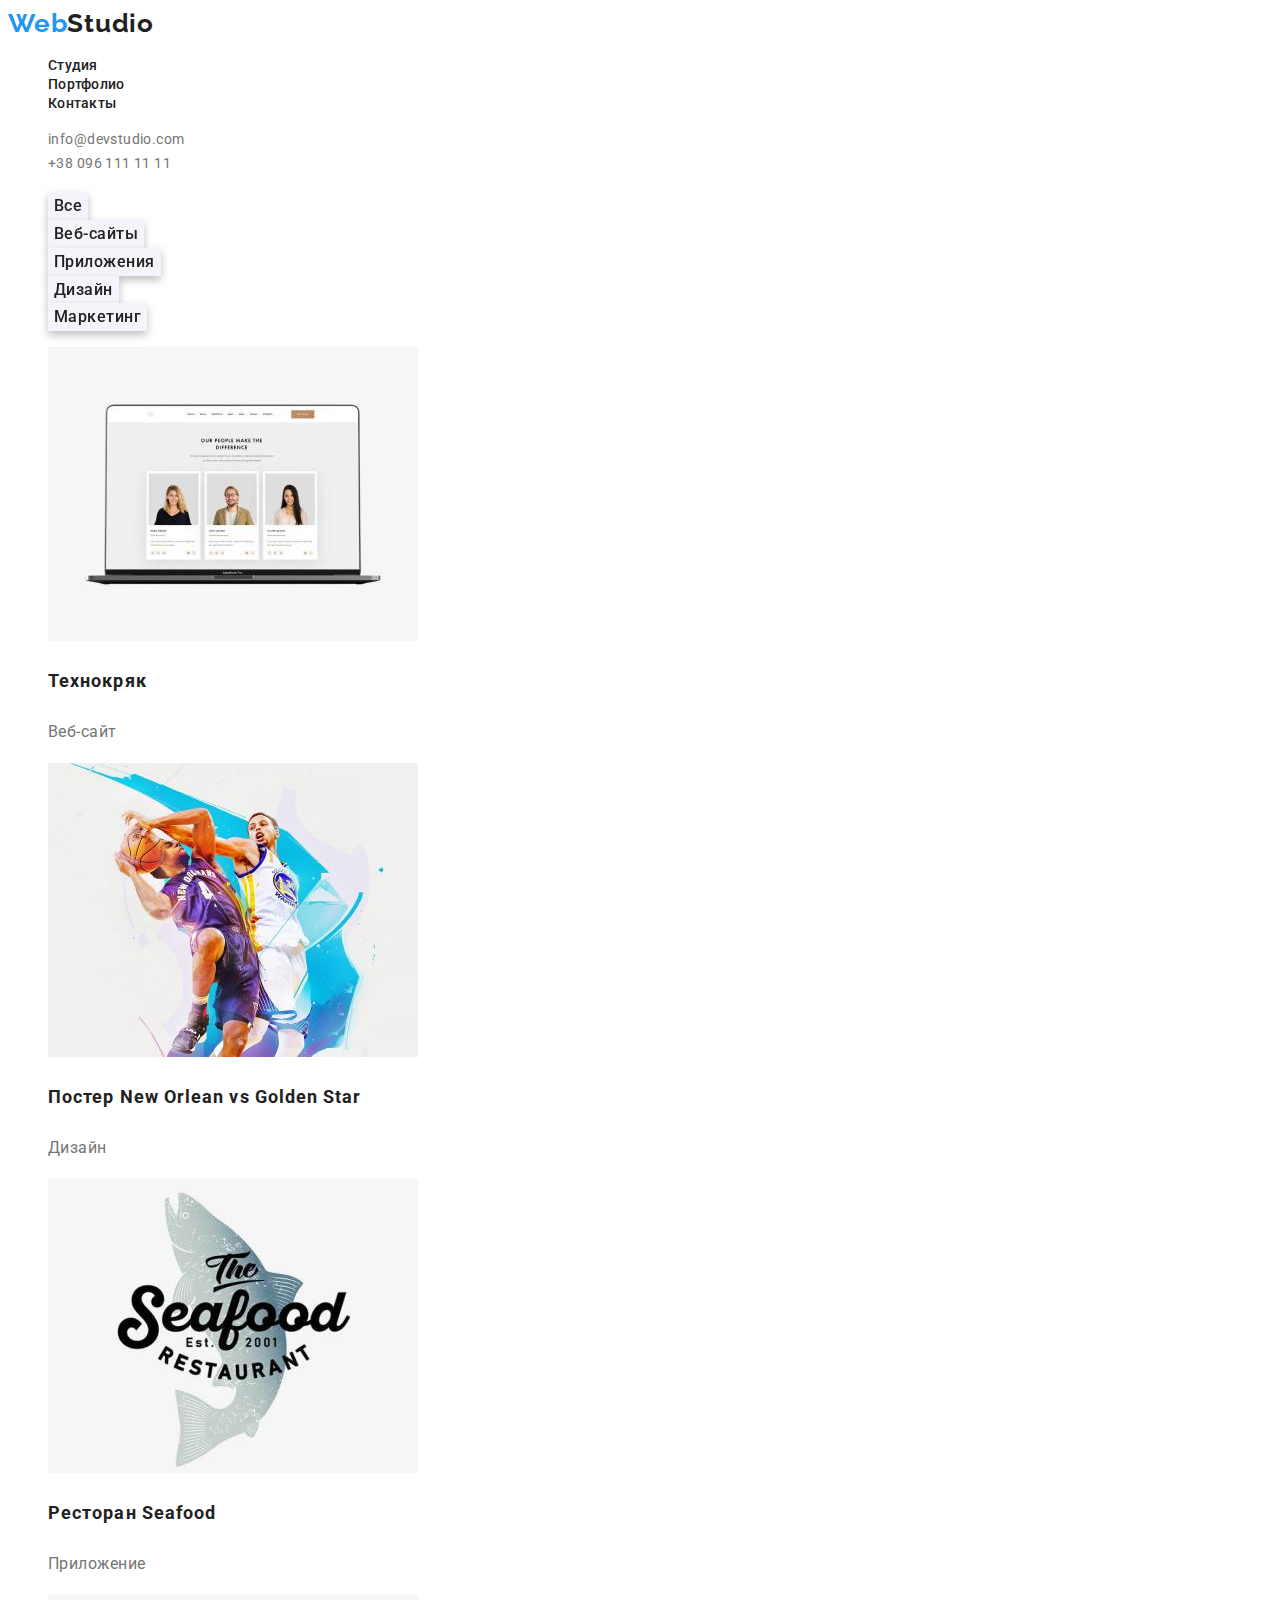
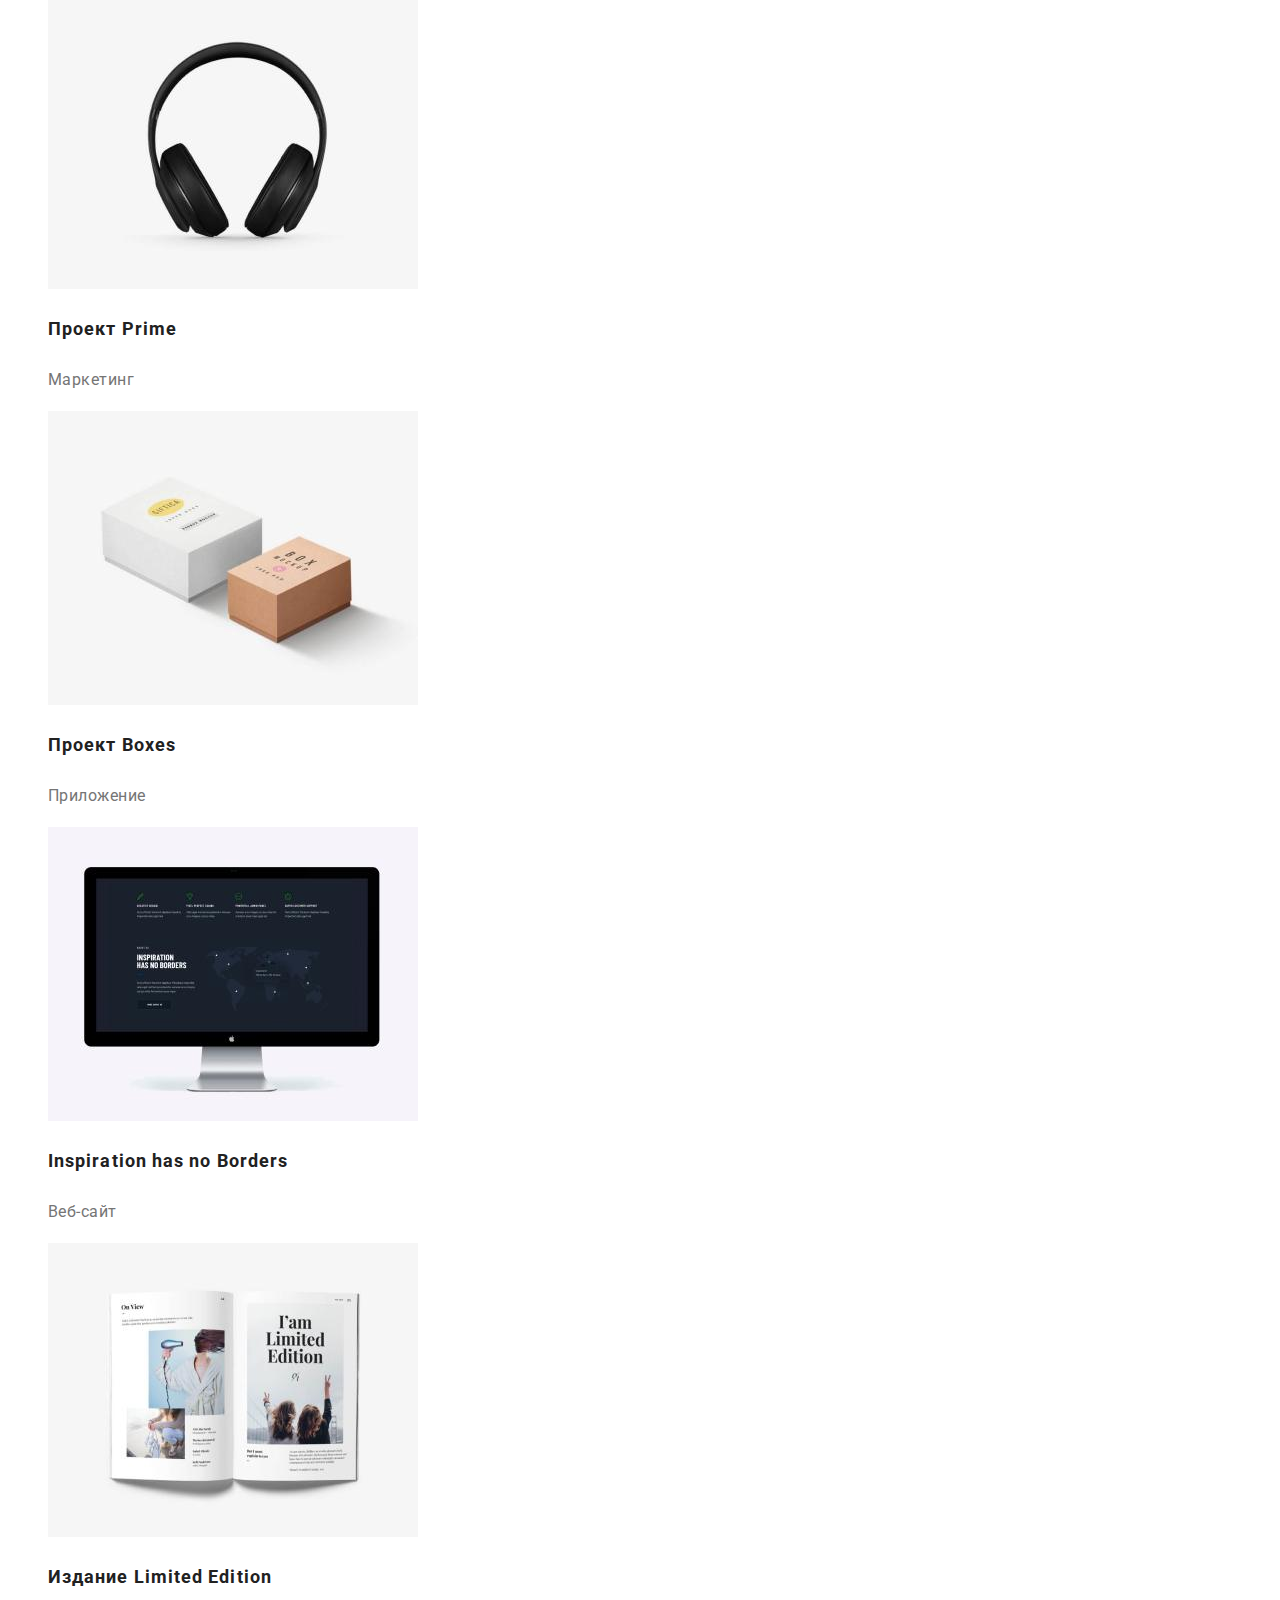
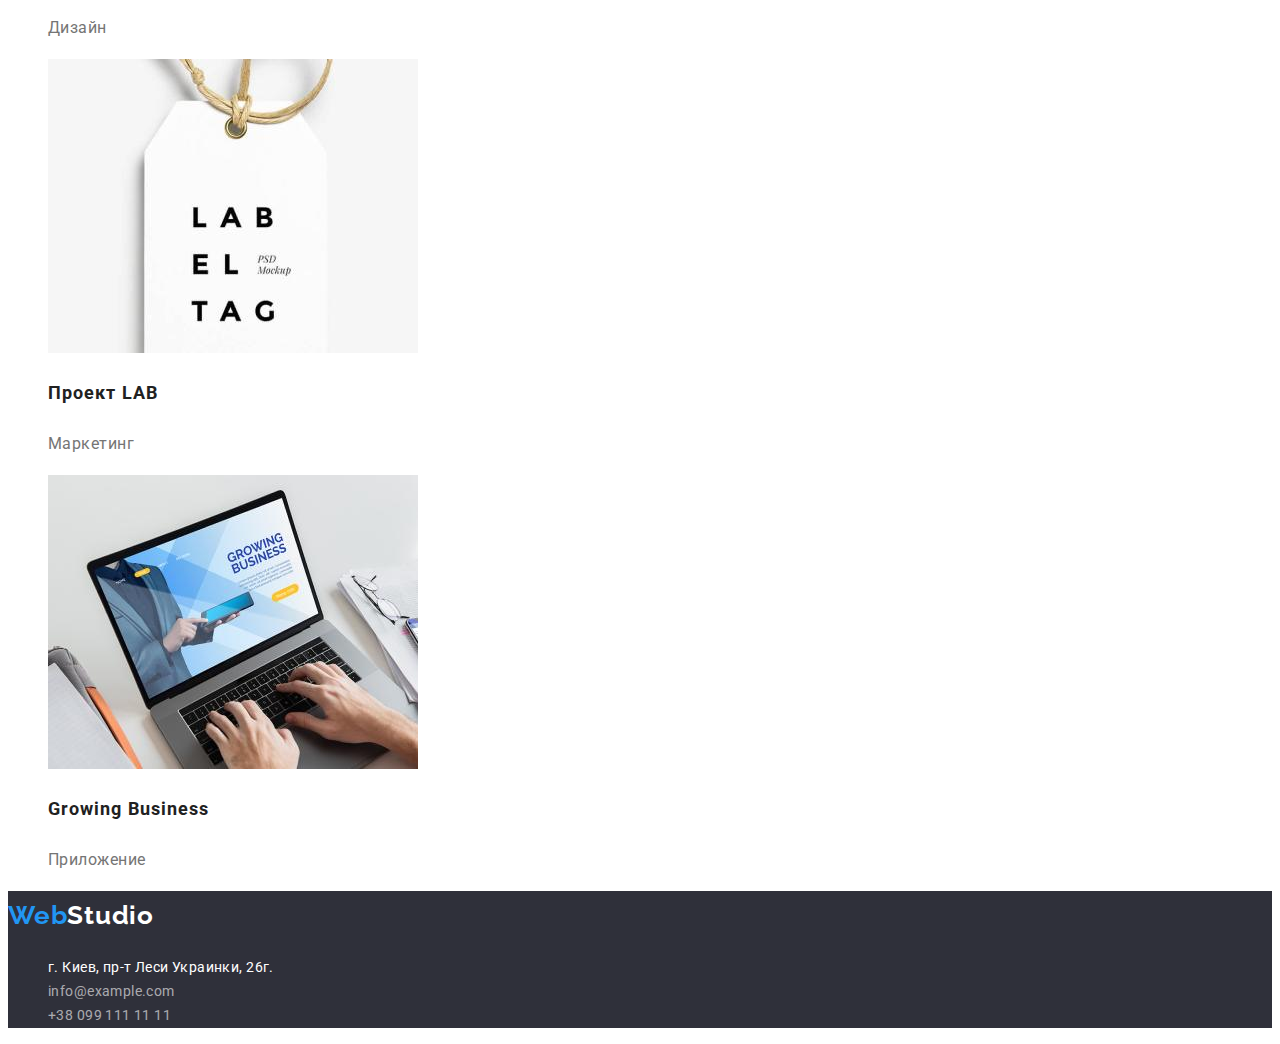
==== portfolio.html @ f8f0c5c9 "clone" ====
<!DOCTYPE html>
<html lang="ru">
  <head>
    <meta charset="UTF-8" />
    <meta http-equiv="X-UA-Compatible" content="IE=edge" />
    <meta name="viewport" content="width=device-width, initial-scale=1.0" />
    <title lang="en">Portfolio</title>
    <link rel="preconnect" href="https://fonts.googleapis.com" />
    <link rel="preconnect" href="https://fonts.gstatic.com" crossorigin />
    <link
      href="https://fonts.googleapis.com/css2?family=Raleway:wght@700&family=Roboto:wght@400;500;700;900&display=swap"
      rel="stylesheet"
    />
    <link
      rel="stylesheet"
      href="https://cdnjs.cloudflare.com/ajax/libs/modern-normalize/1.1.0/modern-normalize.min.css"
      integrity="sha512-wpPYUAdjBVSE4KJnH1VR1HeZfpl1ub8YT/NKx4PuQ5NmX2tKuGu6U/JRp5y+Y8XG2tV+wKQpNHVUX03MfMFn9Q=="
      crossorigin="anonymous"
      referrerpolicy="no-referrer"
    />
    <link rel="stylesheet" href="css/styles.css" />
  </head>
  <body>
    <header class="header">
      <a class="logo link" href=""><span class="web">Web</span>Studio</a>
      <nav class="site-nav">
        <ul class="header-list list">
          <li><a class="header-link link" href="">Студия</a></li>
          <li><a class="header-link link" href="">Портфолио</a></li>
          <li><a class="header-link link" href="">Контакты</a></li>
        </ul>
      </nav>
      <ul class="contact-list list">
        <li>
          <a class="contact-link link" href="mailto:info@devstudio.com"
            >info@devstudio.com</a
          >
        </li>
        <li>
          <a class="contact-link link" href="tel:+380961111111"
            >+38 096 111 11 11</a
          >
        </li>
      </ul>
    </header>
    <main>
      <section class="portfolio-section">
        <h2 hidden>main-nav</h2>
        <ul class="button-list list">
          <li class="btn-item">
            <button class="button-prof btn" type="button">Все</button>
          </li>
          <li class="btn-item">
            <button class="button-prof btn" type="button">Веб-сайты</button>
          </li>
          <li class="btn-item">
            <button class="button-prof btn" type="button">Приложения</button>
          </li>
          <li class="btn-item">
            <button class="button-prof btn" type="button">Дизайн</button>
          </li>
          <li class="btn-item">
            <button class="button-prof btn" type="button">Маркетинг</button>
          </li>
        </ul>
        <h2 hidden>Project</h2>
        <ul class="projects-list">
          <li>
            <a class="project-link" href="">
              <img
                src="./images/project-1.jpg"
                alt="Ноутбук"
                width="370"
                height="294"
              />
              <h3 class="project-name">Технокряк</h3>
              <p class="project-title">Веб-сайт</p></a
            >
          </li>
          <li>
            <a class="project-link" href="">
              <img
                src="./images/project-2.jpg"
                alt="Баскетболисты"
                width="370"
                height="294"
              />
              <h3 class="project-name">Постер New Orlean vs Golden Star</h3>
              <p class="project-title">Дизайн</p></a
            >
          </li>
          <li>
            <a class="project-link" href="">
              <img
                src="./images/project-3.jpg"
                alt="Логотип с рыбой"
                width="370"
                height="294"
              />
              <h3 class="project-name">Ресторан Seafood</h3>
              <p class="project-title">Приложение</p>
            </a>
          </li>
          <li>
            <a class="project-link" href=""
              ><img
                src="./images/project-4.jpg"
                alt="Наушники"
                width="370"
                height="294"
              />
              <h3 class="project-name">Проект Prime</h3>
              <p class="project-title">Маркетинг</p></a
            >
          </li>
          <li>
            <a class="project-link" href="">
              <img
                src="./images/project-5.jpg"
                alt="Коробки"
                width="370"
                height="294"
              />
              <h3 class="project-name">Проект Boxes</h3>
              <p class="project-title">Приложение</p></a
            >
          </li>
          <li>
            <a class="project-link" href=""
              ><img
                src="./images/project-6.jpg"
                alt="Монитор"
                width="370"
                height="294"
              />
              <h3 class="project-name">Inspiration has no Borders</h3>
              <p class="project-title">Веб-сайт</p>
            </a>
          </li>
          <li>
            <a class="project-link" href=""
              ><img
                src="./images/project-7.jpg"
                alt="Книга"
                width="370"
                height="294"
              />
              <h3 class="project-name">Издание Limited Edition</h3>
              <p class="project-title">Дизайн</p>
            </a>
          </li>
          <li>
            <a class="project-link" href="">
              <img
                src="./images/project-8.jpg"
                alt="Бирка"
                width="370"
                height="294"
              />
              <h3 class="project-name">Проект LAB</h3>
              <p class="project-title">Маркетинг</p>
            </a>
          </li>
          <li>
            <a class="project-link" href="">
              <img
                src="./images/project-9.jpg"
                alt="Ноутбук"
                width="370"
                height="294"
              />
              <h3 class="project-name">Growing Business</h3>
              <p class="project-title">Приложение</p>
            </a>
          </li>
        </ul>
      </section>
    </main>
    <footer class="footer list">
      <a class="logo-footer link" href=""><span class="web">Web</span>Studio</a>
      <address>
        <ul class="list contact">
          <li>
            <a class="address link" href=""
              >г. Киев, пр-т Леси Украинки, 26г.</a
            >
          </li>
          <li>
            <a
              class="contact-link footer-contact link"
              href="mailto:info@example.com"
              >info@example.com</a
            >
          </li>
          <li>
            <a class="contact-link footer-contact link" href="tel:+380991111111"
              >+38 099 111 11 11</a
            >
          </li>
        </ul>
      </address>
    </footer>
  </body>
</html>
---- css/styles.css ----
:root {
  --primary-title-color: #ffffff;
  --secondary-title-color: #212121;
  --secondary-text-color: #757575;
  --button-text-color: #f5f4fa;
  --accent-color: #2196f3;
}
/* body */
body {
  font-family: "Roboto", sans-serif;
  letter-spacing: 0.03em;
}
.btn {
  border: none;
}
.link {
  text-decoration: none;
}
.list {
  list-style: none;
}
/* header */
.logo {
  font-family: Raleway;
  font-style: normal;
  font-weight: bold;
  font-size: 26px;
  line-height: 1.19;
  letter-spacing: 0.03em;
  color: #212121;
}
.web {
  color: #2196f3;
}

.header-link {
  font-weight: 500;
  font-size: 14px;
  line-height: 1.14;
  letter-spacing: 0.02em;

  color: var(--secondary-title-color);
}
.address {
  font-family: Roboto;
  font-style: normal;
  font-weight: normal;
  font-size: 14px;
  line-height: 1.71;
  letter-spacing: 0.03em;
  color: var(--primary-title-color);
}
.contact-link {
  font-family: Roboto;
  font-style: normal;
  font-weight: normal;
  font-size: 14px;
  line-height: 1.71;
  letter-spacing: 0.03em;
  color: var(--secondary-text-color);
}
.link:hover,
.link:focus {
  color: var(--accent-color);
}
/* hero section */
.hero-section {
  background-color: #2f303a;
}
.hero-title {
  font-weight: 900;
  font-size: 44px;
  line-height: 1.36;
  text-align: center;
  letter-spacing: 0.06em;
  text-transform: uppercase;
  color: var(--primary-title-color);
}
.hero-button {
  width: 200px;
  height: 50px;
  left: 700px;
  top: 430px;
  background: #2196f3;
  box-shadow: 0px 4px 4px rgba(0, 0, 0, 0.15);
  border-radius: 4px;
  color: var(--button-text-color);
}
/* main section */
.title {
  font-weight: bold;
  font-size: 14px;
  line-height: 1.14;
  letter-spacing: 0.03em;
  text-transform: uppercase;
  color: var(--secondary-title-color);
}
.main-text {
  font-weight: normal;
  font-size: 14px;
  line-height: 1.71;
  letter-spacing: 0.03em;
  color: var(--secondary-text-color);
}
/* project section */
.section-title {
  font-weight: bold;
  font-size: 36px;
  line-height: 1.16;
  text-align: center;
  letter-spacing: 0.03em;
  color: var(--secondary-title-color);
}
.team-name {
  font-weight: 500;
  font-size: 16px;
  line-height: 1.18;
  text-align: center;
  letter-spacing: 0.03em;
  color: var(--secondary-title-color);
}
.proffesion {
  font-weight: normal;
  font-size: 16px;
  line-height: 1.18;
  text-align: center;
  letter-spacing: 0.03em;
  color: var(--secondary-text-color);
}
/* footer */
.address {
  font-weight: normal;
  font-size: 14px;
  line-height: 1.71;
  letter-spacing: 0.03em;
  color: var(--primary-title-color);
}
.footer {
  background-color: #2f303a;
}
.logo-footer {
  font-family: Raleway;
  font-style: normal;
  font-weight: bold;
  font-size: 26px;
  line-height: 1.92;
  letter-spacing: 0.03em;
  color: var(--primary-title-color);
}
/* portfolio button */
.button-prof {
  font-family: Roboto;
  font-style: normal;
  font-weight: 500;
  font-size: 16px;
  line-height: 1.62;
  text-align: center;
  letter-spacing: 0.03em;
  color: var(--secondary-title-color);
  background-color: #f5f4fa;
  filter: drop-shadow(0px 4px 4px rgba(0, 0, 0, 0.25));
}
.button-prof:hover,
.button-prof:active {
  color: var(--button-text-color);
  background-color: var(--accent-color);
}
.projects-list {
  list-style: none;
}
.project-link {
  text-decoration: none;
}
.project-name {
  font-weight: bold;
  font-size: 18px;
  line-height: 2;
  letter-spacing: 0.06em;
  color: var(--secondary-title-color);
}
.project-title {
  font-weight: normal;
  font-size: 16px;
  line-height: 1.87;
  letter-spacing: 0.03em;
  color: var(--secondary-text-color);
}
.footer-contact {
  color: rgba(255, 255, 255, 0.6);
}
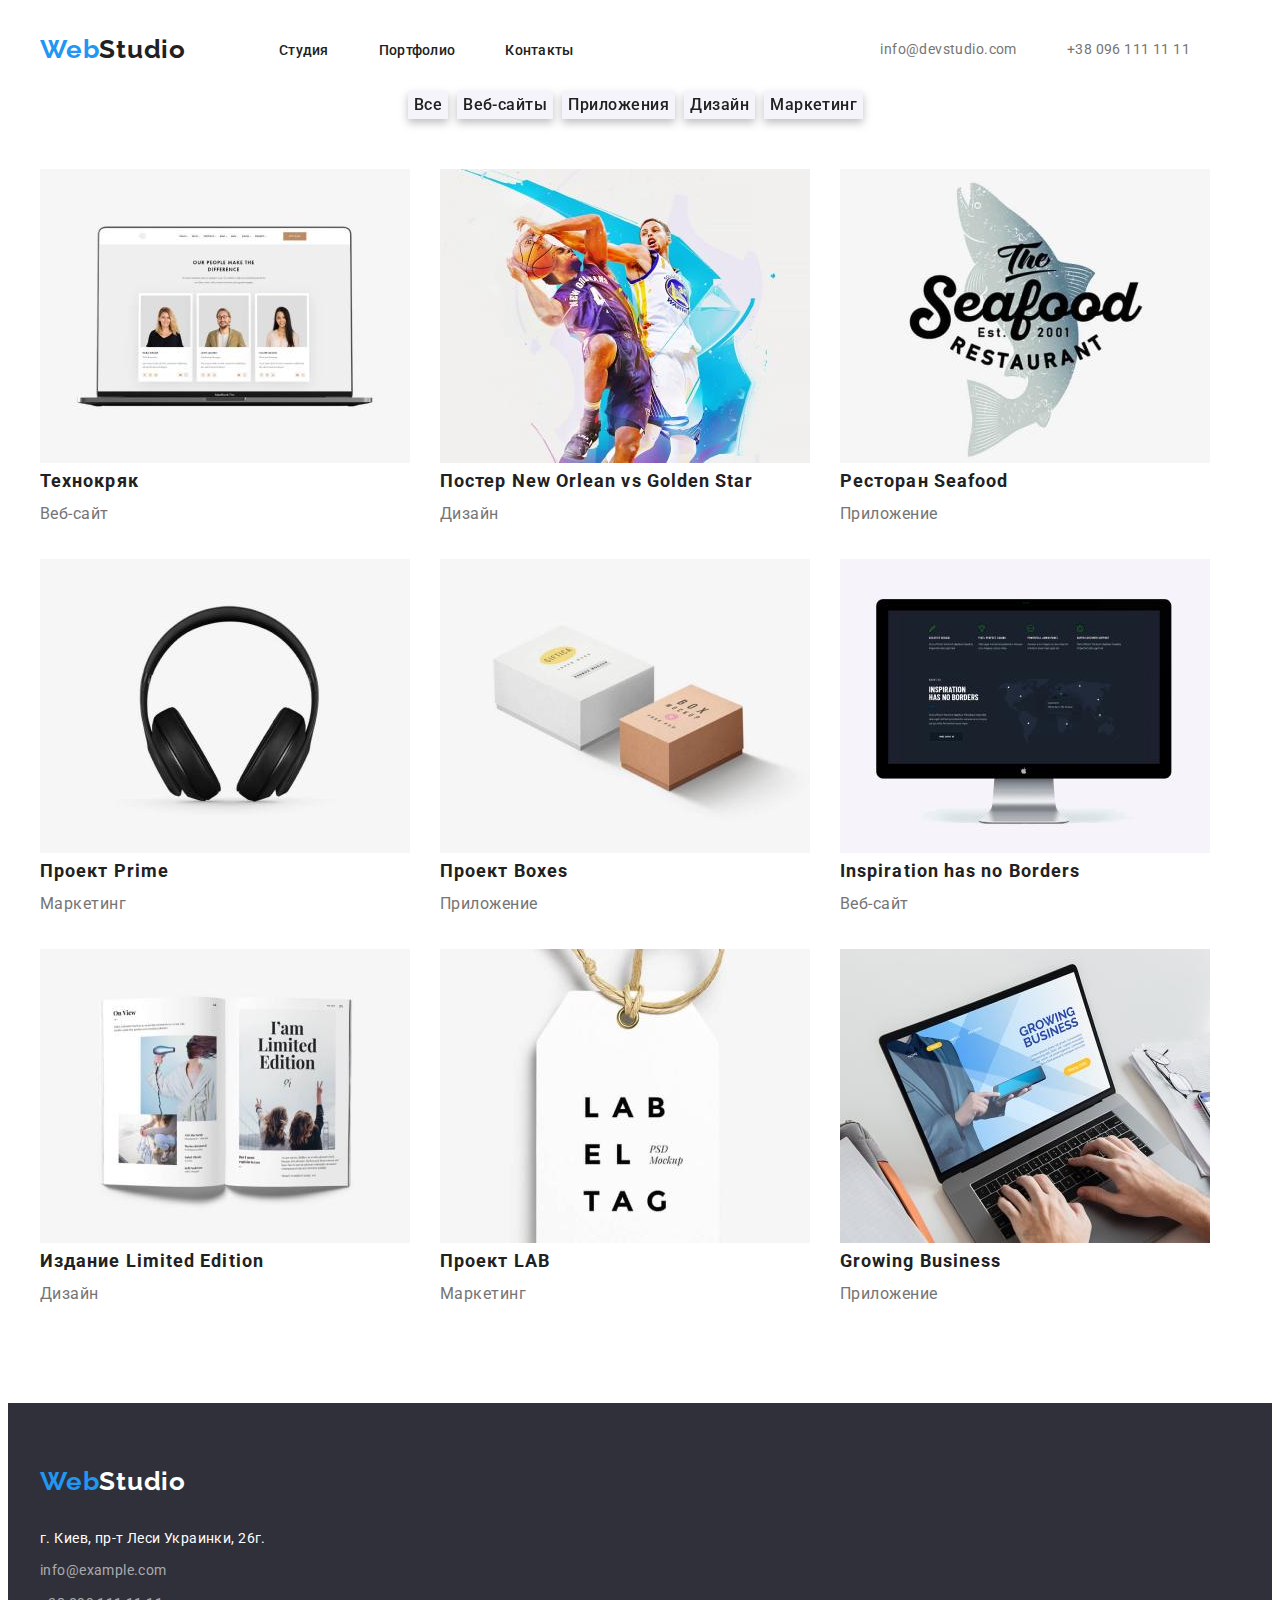
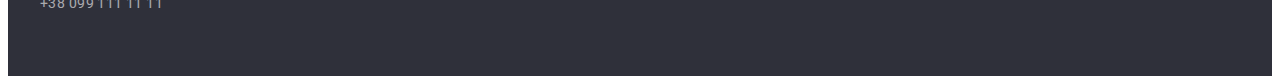
==== commit 3fbaf1a7: "add flexbox" ====
--- a/portfolio.html
+++ b/portfolio.html
@@ -22,183 +22,209 @@
   </head>
   <body>
     <header class="header">
-      <a class="logo link" href=""><span class="web">Web</span>Studio</a>
-      <nav class="site-nav">
-        <ul class="header-list list">
-          <li><a class="header-link link" href="">Студия</a></li>
-          <li><a class="header-link link" href="">Портфолио</a></li>
-          <li><a class="header-link link" href="">Контакты</a></li>
-        </ul>
-      </nav>
-      <ul class="contact-list list">
-        <li>
-          <a class="contact-link link" href="mailto:info@devstudio.com"
-            >info@devstudio.com</a
-          >
-        </li>
-        <li>
-          <a class="contact-link link" href="tel:+380961111111"
-            >+38 096 111 11 11</a
-          >
-        </li>
-      </ul>
-    </header>
-    <main>
-      <section class="portfolio-section">
-        <h2 hidden>main-nav</h2>
-        <ul class="button-list list">
-          <li class="btn-item">
-            <button class="button-prof btn" type="button">Все</button>
-          </li>
-          <li class="btn-item">
-            <button class="button-prof btn" type="button">Веб-сайты</button>
-          </li>
-          <li class="btn-item">
-            <button class="button-prof btn" type="button">Приложения</button>
-          </li>
-          <li class="btn-item">
-            <button class="button-prof btn" type="button">Дизайн</button>
-          </li>
-          <li class="btn-item">
-            <button class="button-prof btn" type="button">Маркетинг</button>
-          </li>
-        </ul>
-        <h2 hidden>Project</h2>
-        <ul class="projects-list">
-          <li>
-            <a class="project-link" href="">
-              <img
-                src="./images/project-1.jpg"
-                alt="Ноутбук"
-                width="370"
-                height="294"
-              />
-              <h3 class="project-name">Технокряк</h3>
-              <p class="project-title">Веб-сайт</p></a
+      <div class="container header-container">
+        <nav class="site-nav">
+          <div class="header-logo">
+            <a href="" class="logo link"><span class="web">Web</span>Studio</a>
+          </div>
+          <ul class="header-list list">
+            <li class="header-item list">
+              <a class="header-link link" href="">Студия</a>
+            </li>
+            <li class="header-item list">
+              <a class="header-link link" href="portfolio.html">Портфолио</a>
+            </li>
+            <li class="header-item list">
+              <a class="header-link link" href="">Контакты</a>
+            </li>
+          </ul>
+        </nav>
+        <ul class="contact-list list">
+          <li class="contact-list list">
+            <a class="contact-link link" href="mailto:info@devstudio.com"
+              >info@devstudio.com</a
             >
           </li>
           <li>
-            <a class="project-link" href="">
-              <img
-                src="./images/project-2.jpg"
-                alt="Баскетболисты"
-                width="370"
-                height="294"
-              />
-              <h3 class="project-name">Постер New Orlean vs Golden Star</h3>
-              <p class="project-title">Дизайн</p></a
-            >
-          </li>
-          <li>
-            <a class="project-link" href="">
-              <img
-                src="./images/project-3.jpg"
-                alt="Логотип с рыбой"
-                width="370"
-                height="294"
-              />
-              <h3 class="project-name">Ресторан Seafood</h3>
-              <p class="project-title">Приложение</p>
-            </a>
-          </li>
-          <li>
-            <a class="project-link" href=""
-              ><img
-                src="./images/project-4.jpg"
-                alt="Наушники"
-                width="370"
-                height="294"
-              />
-              <h3 class="project-name">Проект Prime</h3>
-              <p class="project-title">Маркетинг</p></a
-            >
-          </li>
-          <li>
-            <a class="project-link" href="">
-              <img
-                src="./images/project-5.jpg"
-                alt="Коробки"
-                width="370"
-                height="294"
-              />
-              <h3 class="project-name">Проект Boxes</h3>
-              <p class="project-title">Приложение</p></a
-            >
-          </li>
-          <li>
-            <a class="project-link" href=""
-              ><img
-                src="./images/project-6.jpg"
-                alt="Монитор"
-                width="370"
-                height="294"
-              />
-              <h3 class="project-name">Inspiration has no Borders</h3>
-              <p class="project-title">Веб-сайт</p>
-            </a>
-          </li>
-          <li>
-            <a class="project-link" href=""
-              ><img
-                src="./images/project-7.jpg"
-                alt="Книга"
-                width="370"
-                height="294"
-              />
-              <h3 class="project-name">Издание Limited Edition</h3>
-              <p class="project-title">Дизайн</p>
-            </a>
-          </li>
-          <li>
-            <a class="project-link" href="">
-              <img
-                src="./images/project-8.jpg"
-                alt="Бирка"
-                width="370"
-                height="294"
-              />
-              <h3 class="project-name">Проект LAB</h3>
-              <p class="project-title">Маркетинг</p>
-            </a>
-          </li>
-          <li>
-            <a class="project-link" href="">
-              <img
-                src="./images/project-9.jpg"
-                alt="Ноутбук"
-                width="370"
-                height="294"
-              />
-              <h3 class="project-name">Growing Business</h3>
-              <p class="project-title">Приложение</p>
-            </a>
-          </li>
-        </ul>
-      </section>
-    </main>
-    <footer class="footer list">
-      <a class="logo-footer link" href=""><span class="web">Web</span>Studio</a>
-      <address>
-        <ul class="list contact">
-          <li>
-            <a class="address link" href=""
-              >г. Киев, пр-т Леси Украинки, 26г.</a
-            >
-          </li>
-          <li>
-            <a
-              class="contact-link footer-contact link"
-              href="mailto:info@example.com"
-              >info@example.com</a
-            >
-          </li>
-          <li>
-            <a class="contact-link footer-contact link" href="tel:+380991111111"
-              >+38 099 111 11 11</a
+            <a class="contact-link link" href="tel:+380961111111"
+              >+38 096 111 11 11</a
             >
           </li>
         </ul>
-      </address>
+      </div>
+    </header>
+    <main>
+      <div class="container">
+        <section class="portfolio-section">
+          <h2 hidden>main-nav</h2>
+          <div class="button-container">
+            <ul class="button-list list">
+              <li class="btn-item">
+                <button class="button-prof btn" type="button">Все</button>
+              </li>
+              <li class="btn-item">
+                <button class="button-prof btn" type="button">Веб-сайты</button>
+              </li>
+              <li class="btn-item">
+                <button class="button-prof btn" type="button">
+                  Приложения
+                </button>
+              </li>
+              <li class="btn-item">
+                <button class="button-prof btn" type="button">Дизайн</button>
+              </li>
+              <li class="btn-item">
+                <button class="button-prof btn" type="button">Маркетинг</button>
+              </li>
+            </ul>
+          </div>
+          <div class="cotainer project-container">
+          <h2 hidden>Project</h2>
+          <ul class="projects-list">
+            <li class="project-item">
+              <a class="project-link" href="">
+                <img
+                  src="./images/project-1.jpg"
+                  alt="Ноутбук"
+                  width="370"
+                  height="294"
+                />
+                <h3 class="project-name">Технокряк</h3>
+                <p class="project-title">Веб-сайт</p></a
+              >
+            </li>
+            <li class="project-item">
+              <a class="project-link" href="">
+                <img
+                  src="./images/project-2.jpg"
+                  alt="Баскетболисты"
+                  width="370"
+                  height="294"
+                />
+                <h3 class="project-name">Постер New Orlean vs Golden Star</h3>
+                <p class="project-title">Дизайн</p></a
+              >
+            </li>
+            <li class="project-item">
+              <a class="project-link" href="">
+                <img
+                  src="./images/project-3.jpg"
+                  alt="Логотип с рыбой"
+                  width="370"
+                  height="294"
+                />
+                <h3 class="project-name">Ресторан Seafood</h3>
+                <p class="project-title">Приложение</p>
+              </a>
+            </li>
+            <li class="project-item">
+              <a class="project-link" href=""
+                ><img
+                  src="./images/project-4.jpg"
+                  alt="Наушники"
+                  width="370"
+                  height="294"
+                />
+                <h3 class="project-name">Проект Prime</h3>
+                <p class="project-title">Маркетинг</p></a
+              >
+            </li>
+            <li class="project-item">
+              <a class="project-link" href="">
+                <img
+                  src="./images/project-5.jpg"
+                  alt="Коробки"
+                  width="370"
+                  height="294"
+                />
+                <h3 class="project-name">Проект Boxes</h3>
+                <p class="project-title">Приложение</p></a
+              >
+            </li>
+            <li class="project-item">
+              <a class="project-link" href=""
+                ><img
+                  src="./images/project-6.jpg"
+                  alt="Монитор"
+                  width="370"
+                  height="294"
+                />
+                <h3 class="project-name">Inspiration has no Borders</h3>
+                <p class="project-title">Веб-сайт</p>
+              </a>
+            </li>
+            <li class="project-item">
+              <a class="project-link" href=""
+                ><img
+                  src="./images/project-7.jpg"
+                  alt="Книга"
+                  width="370"
+                  height="294"
+                />
+                <h3 class="project-name">Издание Limited Edition</h3>
+                <p class="project-title">Дизайн</p>
+              </a>
+            </li>
+            <li class="project-item">
+              <a class="project-link" href="">
+                <img
+                  src="./images/project-8.jpg"
+                  alt="Бирка"
+                  width="370"
+                  height="294"
+                />
+                <h3 class="project-name">Проект LAB</h3>
+                <p class="project-title">Маркетинг</p>
+              </a>
+            </li>
+            <li class="project-item">
+              <a class="project-link" href="">
+                <img
+                  src="./images/project-9.jpg"
+                  alt="Ноутбук"
+                  width="370"
+                  height="294"
+                />
+                <h3 class="project-name">Growing Business</h3>
+                <p class="project-title">Приложение</p>
+              </a>
+            </li>
+          </ul>
+        </section>
+        </div>
+      </div>
+    </main>
+    <footer class="footer list">
+      <div class="container footer-container">
+        <address>
+          <div class="footer-logo">
+            <a class="logo-footer link" href=""
+              ><span class="web">Web</span>Studio</a
+            >
+          </div>
+          <ul class="list contact footer-link">
+            <li class="footer-item">
+              <a class="address link" href=""
+                >г. Киев, пр-т Леси Украинки, 26г.</a
+              >
+            </li>
+            <li class="footer-item">
+              <a
+                class="contact-link footer-contact link"
+                href="mailto:info@example.com"
+                >info@example.com</a
+              >
+            </li>
+            <li class="footer-item">
+              <a
+                class="contact-link footer-contact link"
+                href="tel:+380991111111"
+                >+38 099 111 11 11</a
+              >
+            </li>
+          </ul>
+        </address>
+      </div>
     </footer>
   </body>
 </html>
--- a/css/styles.css
+++ b/css/styles.css
@@ -5,6 +5,26 @@
   --button-text-color: #f5f4fa;
   --accent-color: #2196f3;
 }
+
+p,
+h1,
+h2,
+h3,
+h4,
+h5,
+h6 {
+  margin: 0;
+}
+
+ul {
+  margin: 0;
+  padding-left: 0;
+}
+
+img {
+  display: block;
+}
+
 /* body */
 body {
   font-family: "Roboto", sans-serif;
@@ -19,6 +39,12 @@
 .list {
   list-style: none;
 }
+.container {
+  width: 1200px;
+  margin: 0 auto;
+  padding-left: 15px;
+  padding-right: 15px;
+}
 /* header */
 .logo {
   font-family: Raleway;
@@ -62,6 +88,37 @@
 .link:hover,
 .link:focus {
   color: var(--accent-color);
+}
+
+.header-container {
+  display: flex;
+  align-items: center;
+}
+
+.site-nav {
+  display: flex;
+  align-items: center;
+}
+
+.header-list {
+  display: flex;
+  align-items: center;
+  padding-top: 32px;
+  padding-bottom: 32px;
+}
+
+.contact-list {
+  display: flex;
+  margin-left: auto;
+  align-items: center;
+  margin-right: 50px;
+}
+
+.header-item:not(:last-child) {
+  margin-right: 50px;
+}
+.header-logo {
+  margin-right: 93px;
 }
 /* hero section */
 .hero-section {
@@ -71,7 +128,6 @@
   font-weight: 900;
   font-size: 44px;
   line-height: 1.36;
-  text-align: center;
   letter-spacing: 0.06em;
   text-transform: uppercase;
   color: var(--primary-title-color);
@@ -79,13 +135,34 @@
 .hero-button {
   width: 200px;
   height: 50px;
-  left: 700px;
-  top: 430px;
   background: #2196f3;
   box-shadow: 0px 4px 4px rgba(0, 0, 0, 0.15);
   border-radius: 4px;
   color: var(--button-text-color);
 }
+.hero-item-list {
+  text-align: center;
+  display: flex;
+  align-items: center;
+  flex-direction: column;
+}
+.hero-btn {
+  margin-top: 30px;
+  margin-bottom: 200px;
+  margin-left: 700px;
+  margin-right: 700px;
+}
+
+.hero-name {
+  margin-top: 200px;
+  margin-left: 452px;
+  margin-right: 452px;
+}
+
+.hero-container {
+  width: 1600px;
+}
+
 /* main section */
 .title {
   font-weight: bold;
@@ -101,6 +178,21 @@
   line-height: 1.71;
   letter-spacing: 0.03em;
   color: var(--secondary-text-color);
+}
+.main-list {
+  margin: 0 auto;
+  display: flex;
+  align-items: center;
+  flex-grow: 1;
+}
+
+.main {
+  padding-top: 94px;
+  padding-bottom: 94px;
+}
+
+.list-item {
+  margin-right: 30px;
 }
 /* project section */
 .section-title {
@@ -123,9 +215,47 @@
   font-weight: normal;
   font-size: 16px;
   line-height: 1.18;
-  text-align: center;
+
   letter-spacing: 0.03em;
   color: var(--secondary-text-color);
+}
+
+.chek-list {
+  margin: 0 auto;
+  display: flex;
+  align-items: center;
+  margin-bottom: 94px;
+}
+
+.chek-item {
+  margin-right: 30px;
+  margin-top: 50px;
+}
+
+.team-list {
+  margin: 0 auto;
+  display: flex;
+  align-items: center;
+}
+
+.team-item-list {
+  align-items: center;
+  margin-right: 30px;
+  margin-top: 50px;
+}
+
+.team-name {
+  text-align: center;
+  margin-bottom: 10px;
+  margin-top: 30px;
+}
+
+.proffesion {
+  text-align: center;
+}
+
+.team-container {
+  margin-bottom: 94px;
 }
 /* footer */
 .address {
@@ -148,6 +278,26 @@
   color: var(--primary-title-color);
 }
 /* portfolio button */
+.project-container {
+  padding-top: 50px;
+  padding-bottom: 94px;
+}
+.project-link {
+  display: block;
+}
+
+.projects-list {
+  display: flex;
+  flex-wrap: wrap;
+  margin-left: -30px;
+  margin-bottom: -30px;
+}
+
+.project-item {
+  margin-left: 30px;
+  margin-bottom: 30px;
+}
+
 .button-prof {
   font-family: Roboto;
   font-style: normal;
@@ -164,6 +314,13 @@
 .button-prof:active {
   color: var(--button-text-color);
   background-color: var(--accent-color);
+  border-radius: 4px;
+}
+
+.project-container {
+  display: block;
+  margin: 0 auto;
+  max-width: 1200px;
 }
 .projects-list {
   list-style: none;
@@ -188,3 +345,26 @@
 .footer-contact {
   color: rgba(255, 255, 255, 0.6);
 }
+.footer-container {
+  display: block;
+  display: flex;
+}
+.footer-logo {
+  margin-top: 54px;
+  margin-bottom: 20px;
+}
+.footer-item {
+  margin-top: 9px;
+}
+.footer-link {
+  margin-bottom: 60px;
+}
+.button-list {
+  display: block;
+  display: flex;
+  margin-left: auto;
+  justify-content: center;
+}
+.btn-item {
+  margin-right: 9px;
+}
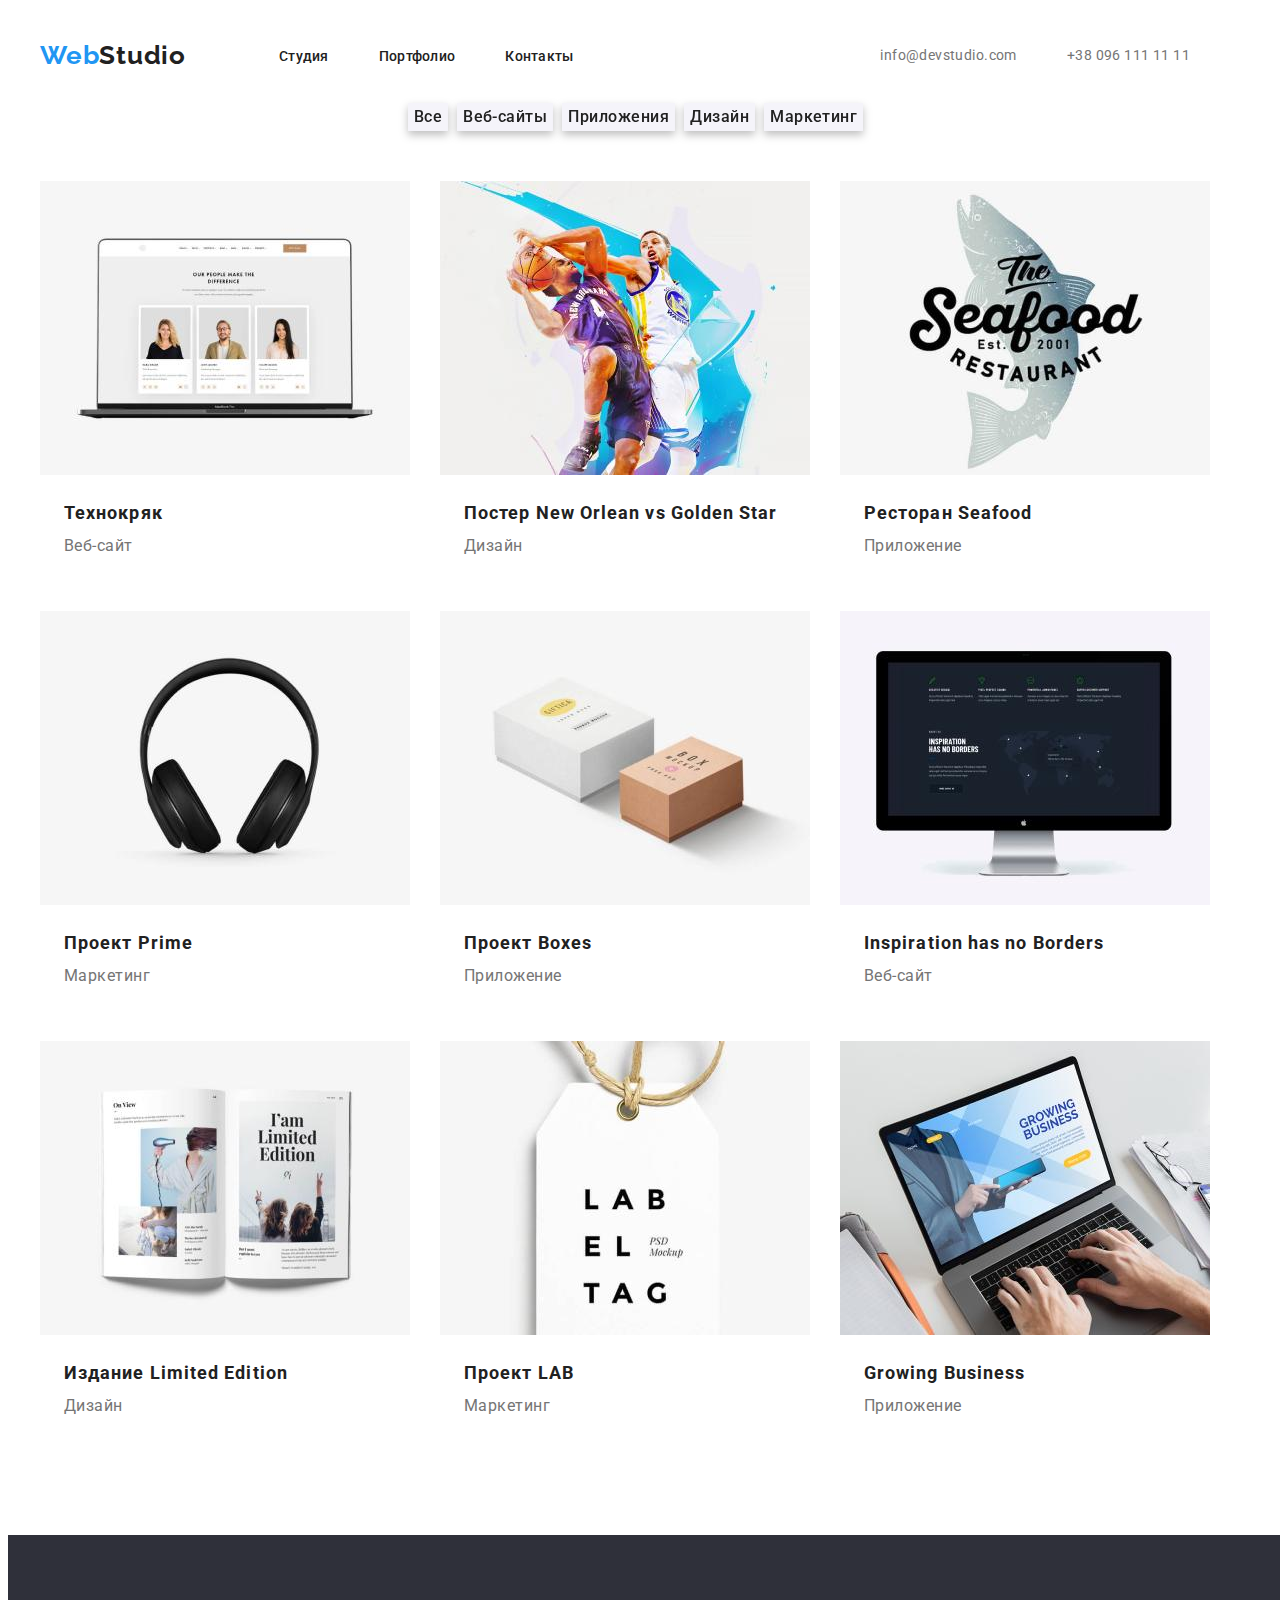
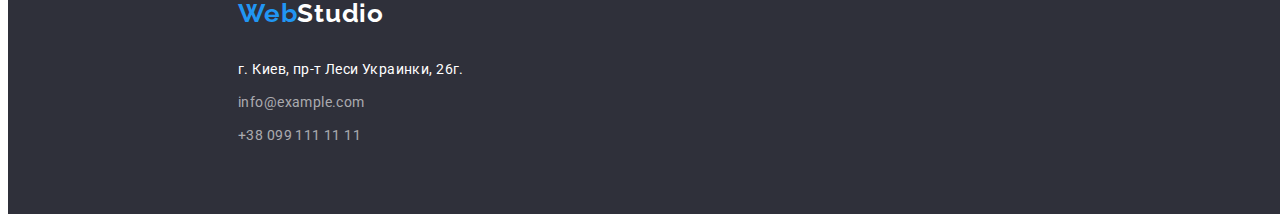
==== commit aeb9dd14: "исправления по дз" ====
--- a/portfolio.html
+++ b/portfolio.html
@@ -54,10 +54,10 @@
       </div>
     </header>
     <main>
-      <div class="container">
+      
         <section class="portfolio-section">
           <h2 hidden>main-nav</h2>
-          <div class="button-container">
+          <div class="container button-container">
             <ul class="button-list list">
               <li class="btn-item">
                 <button class="button-prof btn" type="button">Все</button>
@@ -77,6 +77,7 @@
                 <button class="button-prof btn" type="button">Маркетинг</button>
               </li>
             </ul>
+            
           </div>
           <div class="cotainer project-container">
           <h2 hidden>Project</h2>
@@ -89,9 +90,11 @@
                   width="370"
                   height="294"
                 />
-                <h3 class="project-name">Технокряк</h3>
+                <div class="pjoject-text">
+                  <h3 class="project-name">Технокряк</h3>
                 <p class="project-title">Веб-сайт</p></a
               >
+                </div>
             </li>
             <li class="project-item">
               <a class="project-link" href="">
@@ -101,9 +104,11 @@
                   width="370"
                   height="294"
                 />
-                <h3 class="project-name">Постер New Orlean vs Golden Star</h3>
+                <div class="pjoject-text">
+                  <h3 class="project-name">Постер New Orlean vs Golden Star</h3>
                 <p class="project-title">Дизайн</p></a
               >
+              </div>
             </li>
             <li class="project-item">
               <a class="project-link" href="">
@@ -113,9 +118,11 @@
                   width="370"
                   height="294"
                 />
-                <h3 class="project-name">Ресторан Seafood</h3>
+                <div class="pjoject-text">
+                  <h3 class="project-name">Ресторан Seafood</h3>
                 <p class="project-title">Приложение</p>
               </a>
+              </div>
             </li>
             <li class="project-item">
               <a class="project-link" href=""
@@ -125,9 +132,11 @@
                   width="370"
                   height="294"
                 />
-                <h3 class="project-name">Проект Prime</h3>
+                <div class="pjoject-text">
+                  <h3 class="project-name">Проект Prime</h3>
                 <p class="project-title">Маркетинг</p></a
               >
+              </div>
             </li>
             <li class="project-item">
               <a class="project-link" href="">
@@ -137,9 +146,11 @@
                   width="370"
                   height="294"
                 />
-                <h3 class="project-name">Проект Boxes</h3>
+                <div class="pjoject-text">
+                  <h3 class="project-name">Проект Boxes</h3>
                 <p class="project-title">Приложение</p></a
               >
+              </div>
             </li>
             <li class="project-item">
               <a class="project-link" href=""
@@ -149,9 +160,11 @@
                   width="370"
                   height="294"
                 />
-                <h3 class="project-name">Inspiration has no Borders</h3>
+                <div class="pjoject-text">
+                  <h3 class="project-name">Inspiration has no Borders</h3>
                 <p class="project-title">Веб-сайт</p>
               </a>
+              </div>
             </li>
             <li class="project-item">
               <a class="project-link" href=""
@@ -161,9 +174,11 @@
                   width="370"
                   height="294"
                 />
-                <h3 class="project-name">Издание Limited Edition</h3>
+                <div class="pjoject-text">
+                  <h3 class="project-name">Издание Limited Edition</h3>
                 <p class="project-title">Дизайн</p>
               </a>
+              </div>
             </li>
             <li class="project-item">
               <a class="project-link" href="">
@@ -173,9 +188,11 @@
                   width="370"
                   height="294"
                 />
-                <h3 class="project-name">Проект LAB</h3>
+                <div class="pjoject-text">
+                  <h3 class="project-name">Проект LAB</h3>
                 <p class="project-title">Маркетинг</p>
               </a>
+              </div>
             </li>
             <li class="project-item">
               <a class="project-link" href="">
@@ -185,9 +202,11 @@
                   width="370"
                   height="294"
                 />
-                <h3 class="project-name">Growing Business</h3>
+                <div class="pjoject-text">
+                  <h3 class="project-name">Growing Business</h3>
                 <p class="project-title">Приложение</p>
               </a>
+              </div>
             </li>
           </ul>
         </section>
--- a/css/styles.css
+++ b/css/styles.css
@@ -46,6 +46,7 @@
   padding-right: 15px;
 }
 /* header */
+
 .logo {
   font-family: Raleway;
   font-style: normal;
@@ -93,18 +94,18 @@
 .header-container {
   display: flex;
   align-items: center;
-}
-
-.site-nav {
-  display: flex;
-  align-items: center;
-}
-
-.header-list {
-  display: flex;
-  align-items: center;
   padding-top: 32px;
   padding-bottom: 32px;
+}
+
+.site-nav {
+  display: flex;
+  align-items: center;
+}
+
+.header-list {
+  display: flex;
+  align-items: center;
 }
 
 .contact-list {
@@ -125,6 +126,10 @@
   background-color: #2f303a;
 }
 .hero-title {
+  max-width: 696px;
+  margin: 0 auto;
+  padding-top: 200px;
+  padding-bottom: 30px;
   font-weight: 900;
   font-size: 44px;
   line-height: 1.36;
@@ -132,7 +137,10 @@
   text-transform: uppercase;
   color: var(--primary-title-color);
 }
+
 .hero-button {
+  margin: 0 auto;
+  display: block;
   width: 200px;
   height: 50px;
   background: #2196f3;
@@ -140,27 +148,9 @@
   border-radius: 4px;
   color: var(--button-text-color);
 }
-.hero-item-list {
-  text-align: center;
-  display: flex;
-  align-items: center;
-  flex-direction: column;
-}
-.hero-btn {
-  margin-top: 30px;
-  margin-bottom: 200px;
-  margin-left: 700px;
-  margin-right: 700px;
-}
-
-.hero-name {
-  margin-top: 200px;
-  margin-left: 452px;
-  margin-right: 452px;
-}
 
 .hero-container {
-  width: 1600px;
+  padding-bottom: 200px;
 }
 
 /* main section */
@@ -186,14 +176,15 @@
   flex-grow: 1;
 }
 
-.main {
+.list-item {
+  margin-right: 30px;
+}
+
+.main-list-section {
   padding-top: 94px;
   padding-bottom: 94px;
 }
 
-.list-item {
-  margin-right: 30px;
-}
 /* project section */
 .section-title {
   font-weight: bold;
@@ -294,6 +285,7 @@
 }
 
 .project-item {
+  border-bottom: 1px;
   margin-left: 30px;
   margin-bottom: 30px;
 }
@@ -316,7 +308,13 @@
   background-color: var(--accent-color);
   border-radius: 4px;
 }
-
+.pjoject-text {
+  padding-top: 20px;
+  padding-bottom: 20px;
+  padding-left: 24px;
+  padding-right: 24px;
+  border: 1px;
+}
 .project-container {
   display: block;
   margin: 0 auto;
@@ -342,6 +340,17 @@
   letter-spacing: 0.03em;
   color: var(--secondary-text-color);
 }
+
+.button-list {
+  display: block;
+  display: flex;
+  margin-left: auto;
+  justify-content: center;
+}
+.btn-item {
+  margin-right: 9px;
+}
+/* FOOTER */
 .footer-contact {
   color: rgba(255, 255, 255, 0.6);
 }
@@ -350,21 +359,14 @@
   display: flex;
 }
 .footer-logo {
-  margin-top: 54px;
   margin-bottom: 20px;
 }
 .footer-item {
   margin-top: 9px;
 }
-.footer-link {
-  margin-bottom: 60px;
-}
-.button-list {
-  display: block;
-  display: flex;
-  margin-left: auto;
-  justify-content: center;
-}
-.btn-item {
-  margin-right: 9px;
-}
+.footer {
+  padding-top: 54px;
+  padding-bottom: 66px;
+  padding-left: 215px;
+  padding-right: 1154px;
+}
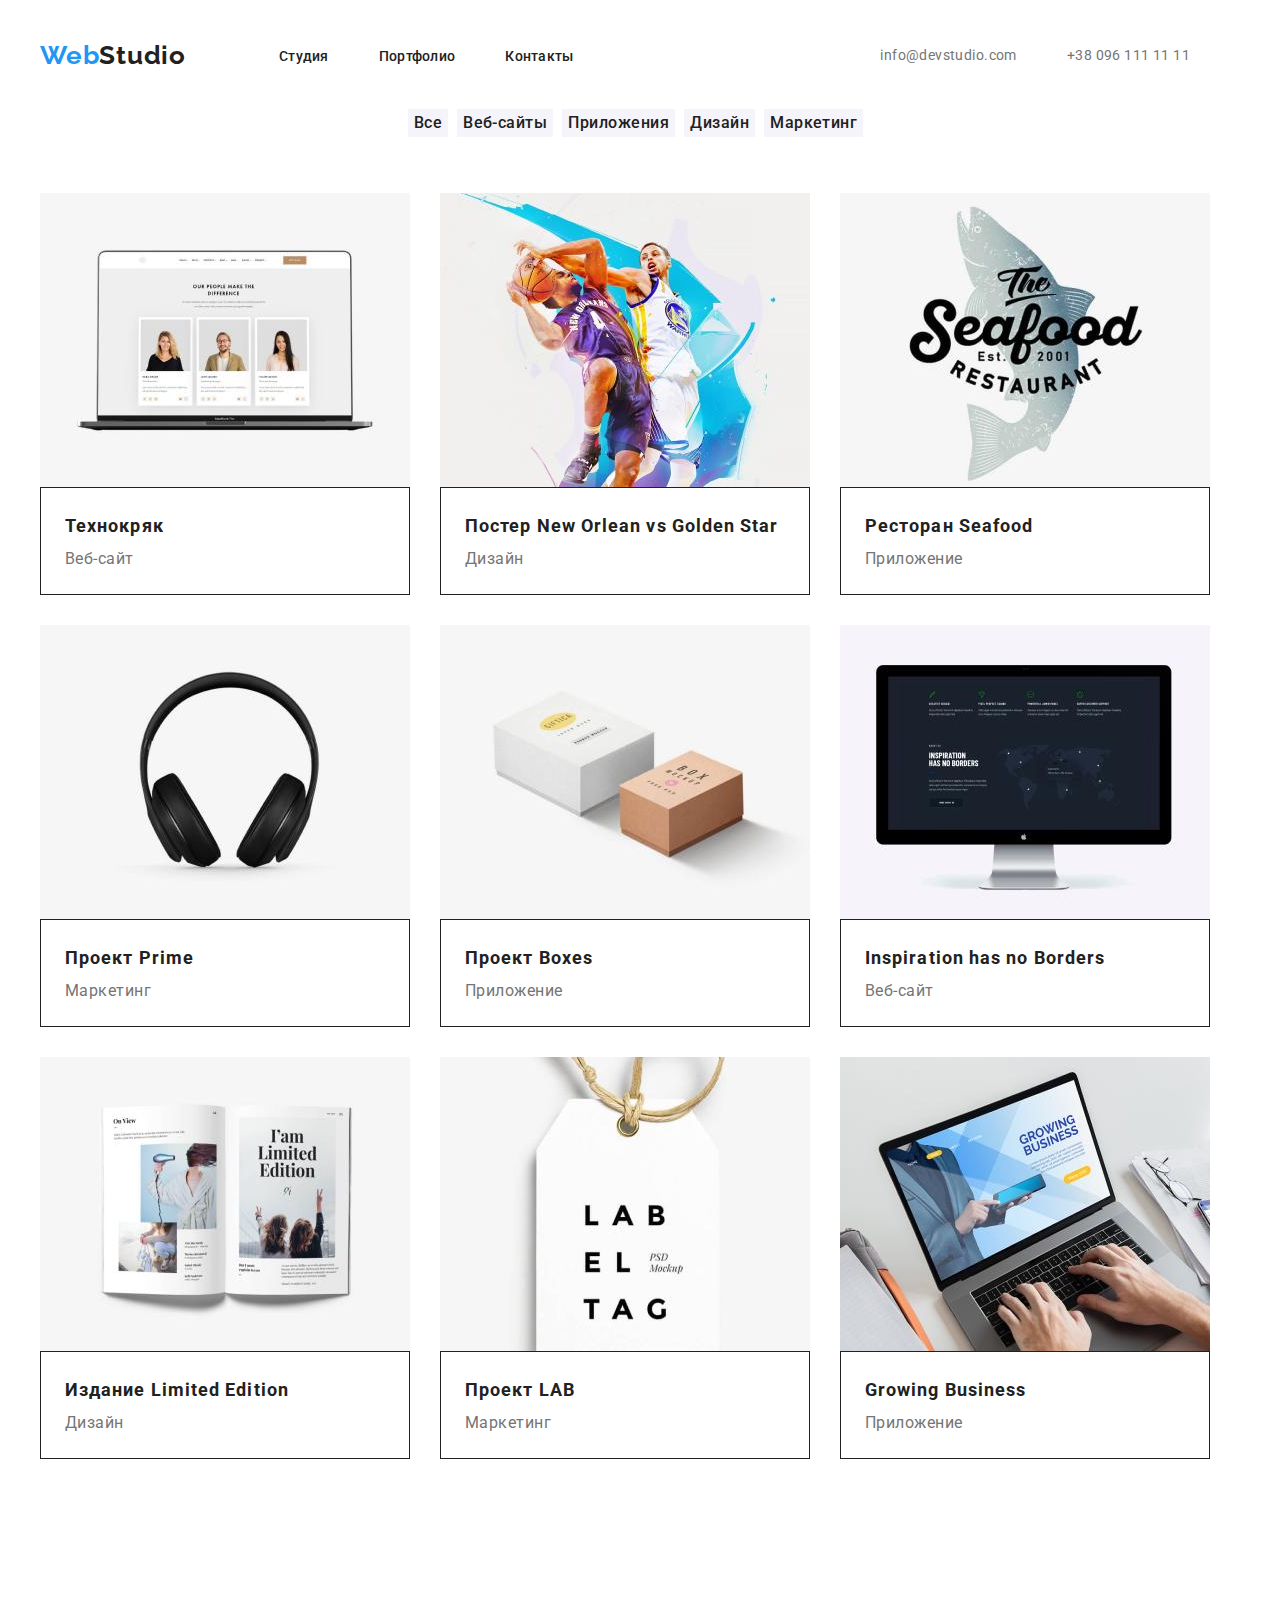
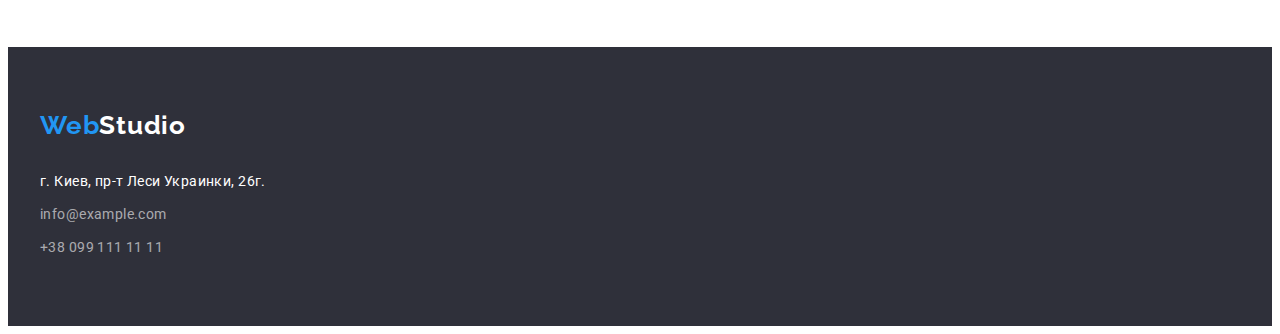
==== commit f4cee322: "правки" ====
--- a/portfolio.html
+++ b/portfolio.html
@@ -54,8 +54,7 @@
       </div>
     </header>
     <main>
-      
-        <section class="portfolio-section">
+      <section class="portfolio-section">
           <h2 hidden>main-nav</h2>
           <div class="container button-container">
             <ul class="button-list list">
@@ -77,8 +76,8 @@
                 <button class="button-prof btn" type="button">Маркетинг</button>
               </li>
             </ul>
-            
           </div>
+          <section class="portfolio-section">
           <div class="cotainer project-container">
           <h2 hidden>Project</h2>
           <ul class="projects-list">
@@ -209,9 +208,9 @@
               </div>
             </li>
           </ul>
-        </section>
         </div>
       </div>
+      </section>
     </main>
     <footer class="footer list">
       <div class="container footer-container">
--- a/css/styles.css
+++ b/css/styles.css
@@ -123,13 +123,14 @@
 }
 /* hero section */
 .hero-section {
-  background-color: #2f303a;
-}
-.hero-title {
-  max-width: 696px;
-  margin: 0 auto;
   padding-top: 200px;
   padding-bottom: 30px;
+  background-color: #2f303a;
+}
+.hero-title {
+  text-align: center;
+  max-width: 696px;
+  margin: 0 auto;
   font-weight: 900;
   font-size: 44px;
   line-height: 1.36;
@@ -139,6 +140,9 @@
 }
 
 .hero-button {
+  font-style: Bold;
+  font-size: 16px;
+  line-height: 1.6em;
   margin: 0 auto;
   display: block;
   width: 200px;
@@ -154,6 +158,7 @@
 }
 
 /* main section */
+
 .title {
   font-weight: bold;
   font-size: 14px;
@@ -172,12 +177,15 @@
 .main-list {
   margin: 0 auto;
   display: flex;
-  align-items: center;
+  flex-basis: 1200px;
+}
+
+.list-item:not(:last-child) {
+  margin-right: 30px;
   flex-grow: 1;
 }
-
-.list-item {
-  margin-right: 30px;
+.list-title {
+  padding-bottom: 10px;
 }
 
 .main-list-section {
@@ -186,7 +194,13 @@
 }
 
 /* project section */
+
+.project-section {
+  padding-bottom: 94px;
+  padding-top: 94px;
+}
 .section-title {
+  padding-bottom: 50px;
   font-weight: bold;
   font-size: 36px;
   line-height: 1.16;
@@ -201,44 +215,44 @@
   text-align: center;
   letter-spacing: 0.03em;
   color: var(--secondary-title-color);
+  padding-bottom: 10px;
 }
 .proffesion {
   font-weight: normal;
   font-size: 16px;
   line-height: 1.18;
-
   letter-spacing: 0.03em;
   color: var(--secondary-text-color);
+  padding-bottom: 30px;
+}
+.team-item-list {
+  margin-right: 30px;
 }
 
 .chek-list {
   margin: 0 auto;
   display: flex;
   align-items: center;
-  margin-bottom: 94px;
+  padding-bottom: 94px;
 }
 
 .chek-item {
+  display: block;
   margin-right: 30px;
   margin-top: 50px;
 }
-
+.team-container {
+  flex-grow: 1;
+}
 .team-list {
-  margin: 0 auto;
-  display: flex;
-  align-items: center;
-}
-
-.team-item-list {
-  align-items: center;
-  margin-right: 30px;
-  margin-top: 50px;
-}
-
-.team-name {
-  text-align: center;
-  margin-bottom: 10px;
-  margin-top: 30px;
+  display: flex;
+  align-items: center;
+}
+.team-people-name {
+  margin: 0 auto;
+  text-align: center;
+  padding-top: 30px;
+  border: 1px solid #212121;
 }
 
 .proffesion {
@@ -269,10 +283,10 @@
   color: var(--primary-title-color);
 }
 /* portfolio button */
-.project-container {
-  padding-top: 50px;
+.portfolio-section {
   padding-bottom: 94px;
 }
+
 .project-link {
   display: block;
 }
@@ -289,7 +303,12 @@
   margin-left: 30px;
   margin-bottom: 30px;
 }
-
+.button-container {
+  padding-top: 6px;
+  padding-bottom: 6px;
+  padding-left: 22px;
+  padding-right: 22px;
+}
 .button-prof {
   font-family: Roboto;
   font-style: normal;
@@ -300,20 +319,23 @@
   letter-spacing: 0.03em;
   color: var(--secondary-title-color);
   background-color: #f5f4fa;
-  filter: drop-shadow(0px 4px 4px rgba(0, 0, 0, 0.25));
 }
 .button-prof:hover,
 .button-prof:active {
   color: var(--button-text-color);
   background-color: var(--accent-color);
   border-radius: 4px;
+  filter: drop-shadow(0px 4px 4px rgba(0, 0, 0, 0.25));
+}
+.button-list {
+  margin-bottom: 50px;
 }
 .pjoject-text {
   padding-top: 20px;
   padding-bottom: 20px;
   padding-left: 24px;
   padding-right: 24px;
-  border: 1px;
+  border: 1px solid #212121;
 }
 .project-container {
   display: block;
@@ -367,6 +389,4 @@
 .footer {
   padding-top: 54px;
   padding-bottom: 66px;
-  padding-left: 215px;
-  padding-right: 1154px;
-}
+}
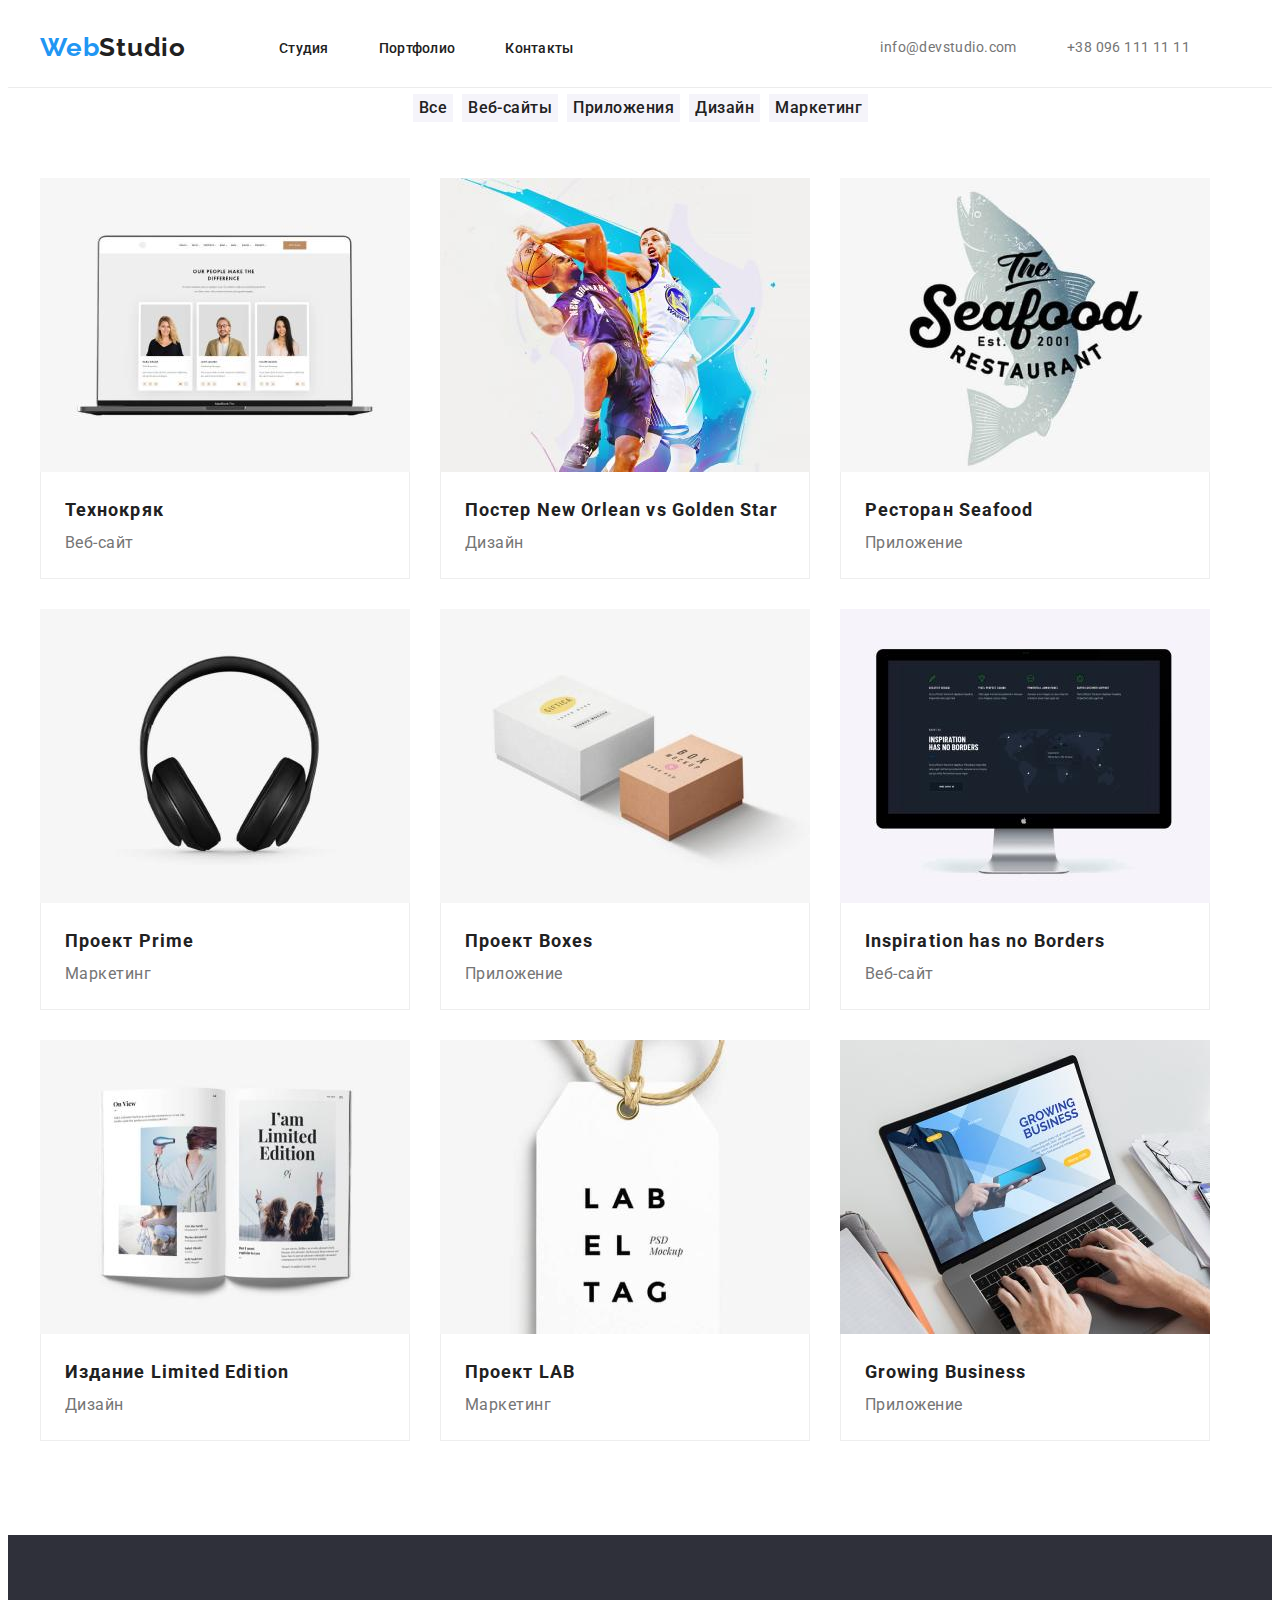
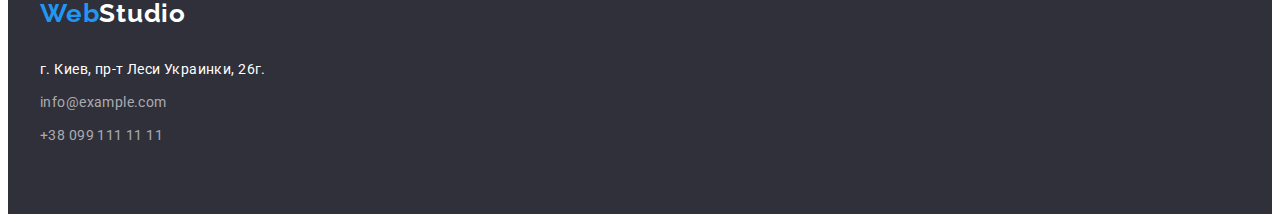
==== commit a0b7eb74: "исправления" ====
--- a/portfolio.html
+++ b/portfolio.html
@@ -21,7 +21,8 @@
     <link rel="stylesheet" href="css/styles.css" />
   </head>
   <body>
-    <header class="header">
+    <header class="header-portfolio header">
+      <section class="header-section">
       <div class="container header-container">
         <nav class="site-nav">
           <div class="header-logo">
@@ -52,9 +53,10 @@
           </li>
         </ul>
       </div>
+      </section>
     </header>
     <main>
-      <section class="portfolio-section">
+      <section class="button-section">
           <h2 hidden>main-nav</h2>
           <div class="container button-container">
             <ul class="button-list list">
@@ -77,8 +79,9 @@
               </li>
             </ul>
           </div>
+      </section>
           <section class="portfolio-section">
-          <div class="cotainer project-container">
+          <div class="project-container cotainer">
           <h2 hidden>Project</h2>
           <ul class="projects-list">
             <li class="project-item">
--- a/css/styles.css
+++ b/css/styles.css
@@ -94,8 +94,11 @@
 .header-container {
   display: flex;
   align-items: center;
-  padding-top: 32px;
-  padding-bottom: 32px;
+  padding-top: 24px;
+  padding-bottom: 24px;
+}
+.header-section {
+  border-bottom: 1px solid #ececec;
 }
 
 .site-nav {
@@ -197,10 +200,9 @@
 
 .project-section {
   padding-bottom: 94px;
-  padding-top: 94px;
 }
 .section-title {
-  padding-bottom: 50px;
+  margin-bottom: 50px;
   font-weight: bold;
   font-size: 36px;
   line-height: 1.16;
@@ -233,7 +235,6 @@
   margin: 0 auto;
   display: flex;
   align-items: center;
-  padding-bottom: 94px;
 }
 
 .chek-item {
@@ -259,8 +260,8 @@
   text-align: center;
 }
 
-.team-container {
-  margin-bottom: 94px;
+.team-section {
+  padding-bottom: 94px;
 }
 /* footer */
 .address {
@@ -303,12 +304,7 @@
   margin-left: 30px;
   margin-bottom: 30px;
 }
-.button-container {
-  padding-top: 6px;
-  padding-bottom: 6px;
-  padding-left: 22px;
-  padding-right: 22px;
-}
+
 .button-prof {
   font-family: Roboto;
   font-style: normal;
@@ -327,6 +323,12 @@
   border-radius: 4px;
   filter: drop-shadow(0px 4px 4px rgba(0, 0, 0, 0.25));
 }
+.button-section {
+  padding-top: 6px;
+  padding-bottom: 6px;
+  padding-left: 22px;
+  padding-right: 22px;
+}
 .button-list {
   margin-bottom: 50px;
 }
@@ -335,12 +337,16 @@
   padding-bottom: 20px;
   padding-left: 24px;
   padding-right: 24px;
-  border: 1px solid #212121;
+  border-left: 1px solid #eeeeee;
+  border-right: 1px solid #eeeeee;
+  border-bottom: 1px solid #eeeeee;
 }
 .project-container {
   display: block;
   margin: 0 auto;
-  max-width: 1200px;
+  width: 1200px;
+  padding-right: 15px;
+  padding-left: 15px;
 }
 .projects-list {
   list-style: none;
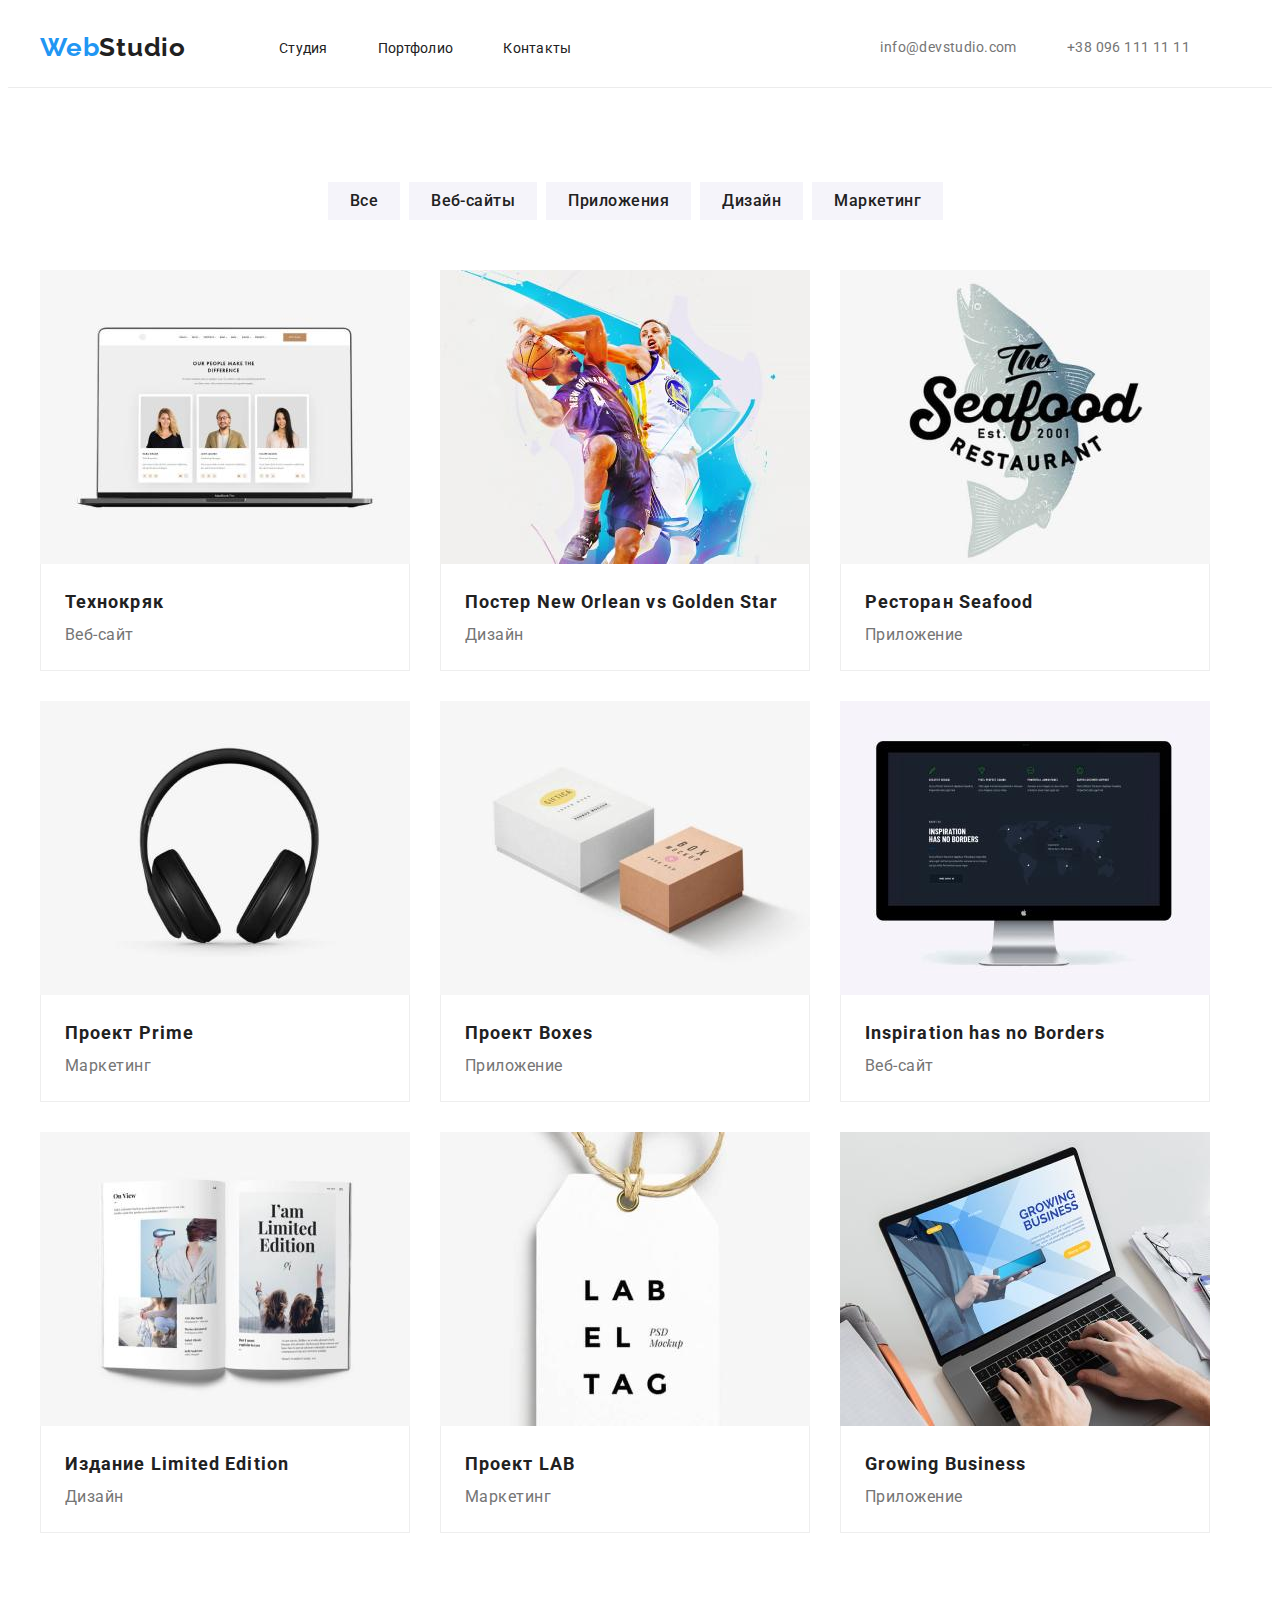
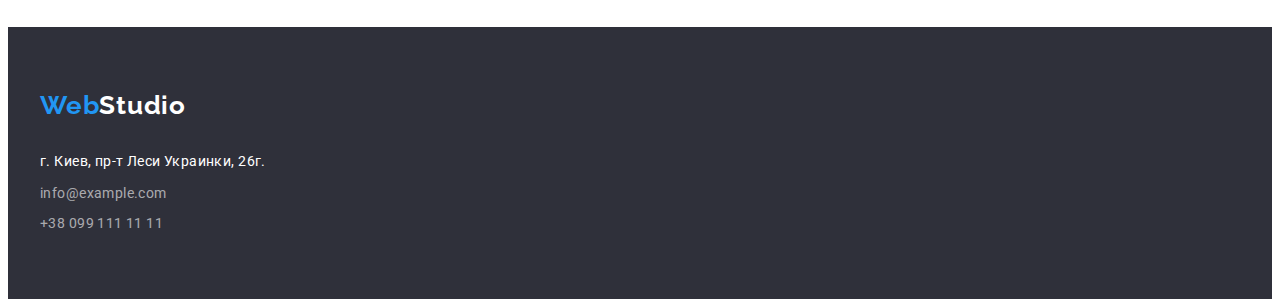
==== commit b8c83e41: "правки" ====
--- a/portfolio.html
+++ b/portfolio.html
@@ -56,7 +56,8 @@
       </section>
     </header>
     <main>
-      <section class="button-section">
+      <section class="portfolio-section">
+      
           <h2 hidden>main-nav</h2>
           <div class="container button-container">
             <ul class="button-list list">
@@ -79,8 +80,6 @@
               </li>
             </ul>
           </div>
-      </section>
-          <section class="portfolio-section">
           <div class="project-container cotainer">
           <h2 hidden>Project</h2>
           <ul class="projects-list">
--- a/css/styles.css
+++ b/css/styles.css
@@ -61,11 +61,10 @@
 }
 
 .header-link {
-  font-weight: 500;
+  font-style: Medium;
   font-size: 14px;
   line-height: 1.14;
   letter-spacing: 0.02em;
-
   color: var(--secondary-title-color);
 }
 .address {
@@ -134,6 +133,7 @@
   text-align: center;
   max-width: 696px;
   margin: 0 auto;
+  margin-bottom: 30px;
   font-weight: 900;
   font-size: 44px;
   line-height: 1.36;
@@ -182,10 +182,12 @@
   display: flex;
   flex-basis: 1200px;
 }
-
+.list-item {
+  width: 270px;
+  flex-grow: 1;
+}
 .list-item:not(:last-child) {
   margin-right: 30px;
-  flex-grow: 1;
 }
 .list-title {
   padding-bottom: 10px;
@@ -240,7 +242,6 @@
 .chek-item {
   display: block;
   margin-right: 30px;
-  margin-top: 50px;
 }
 .team-container {
   flex-grow: 1;
@@ -253,7 +254,7 @@
   margin: 0 auto;
   text-align: center;
   padding-top: 30px;
-  border: 1px solid #212121;
+  padding-bottom: 30px;
 }
 
 .proffesion {
@@ -262,6 +263,7 @@
 
 .team-section {
   padding-bottom: 94px;
+  padding-top: 94px;
 }
 /* footer */
 .address {
@@ -285,6 +287,7 @@
 }
 /* portfolio button */
 .portfolio-section {
+  padding-top: 94px;
   padding-bottom: 94px;
 }
 
@@ -315,6 +318,11 @@
   letter-spacing: 0.03em;
   color: var(--secondary-title-color);
   background-color: #f5f4fa;
+  padding-top: 6px;
+  padding-bottom: 6px;
+  padding-left: 22px;
+  padding-right: 22px;
+  margin-bottom: 50px;
 }
 .button-prof:hover,
 .button-prof:active {
@@ -323,15 +331,7 @@
   border-radius: 4px;
   filter: drop-shadow(0px 4px 4px rgba(0, 0, 0, 0.25));
 }
-.button-section {
-  padding-top: 6px;
-  padding-bottom: 6px;
-  padding-left: 22px;
-  padding-right: 22px;
-}
-.button-list {
-  margin-bottom: 50px;
-}
+
 .pjoject-text {
   padding-top: 20px;
   padding-bottom: 20px;
@@ -380,6 +380,10 @@
 }
 /* FOOTER */
 .footer-contact {
+  font-style: Regular;
+  font-size: 14px;
+  line-height: 1.46em;
+  letter-spacing: 0.03;
   color: rgba(255, 255, 255, 0.6);
 }
 .footer-container {
